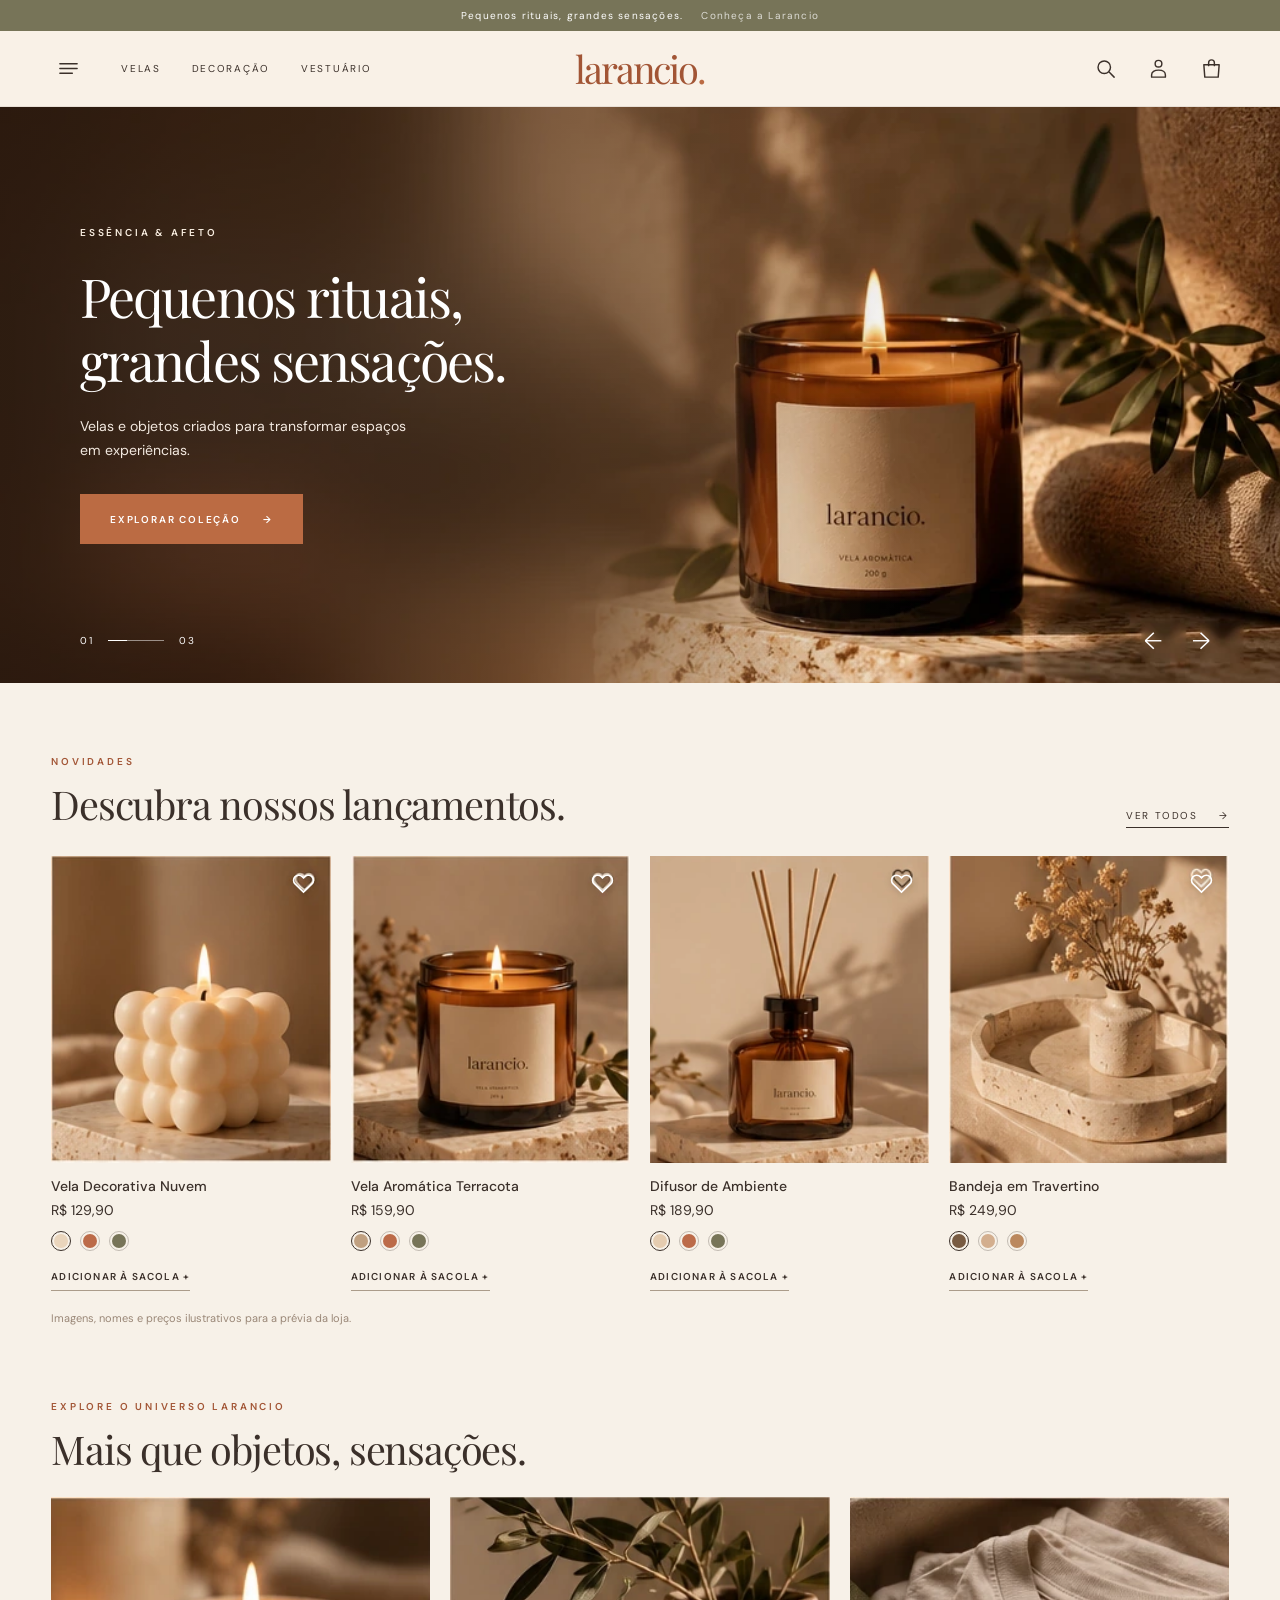
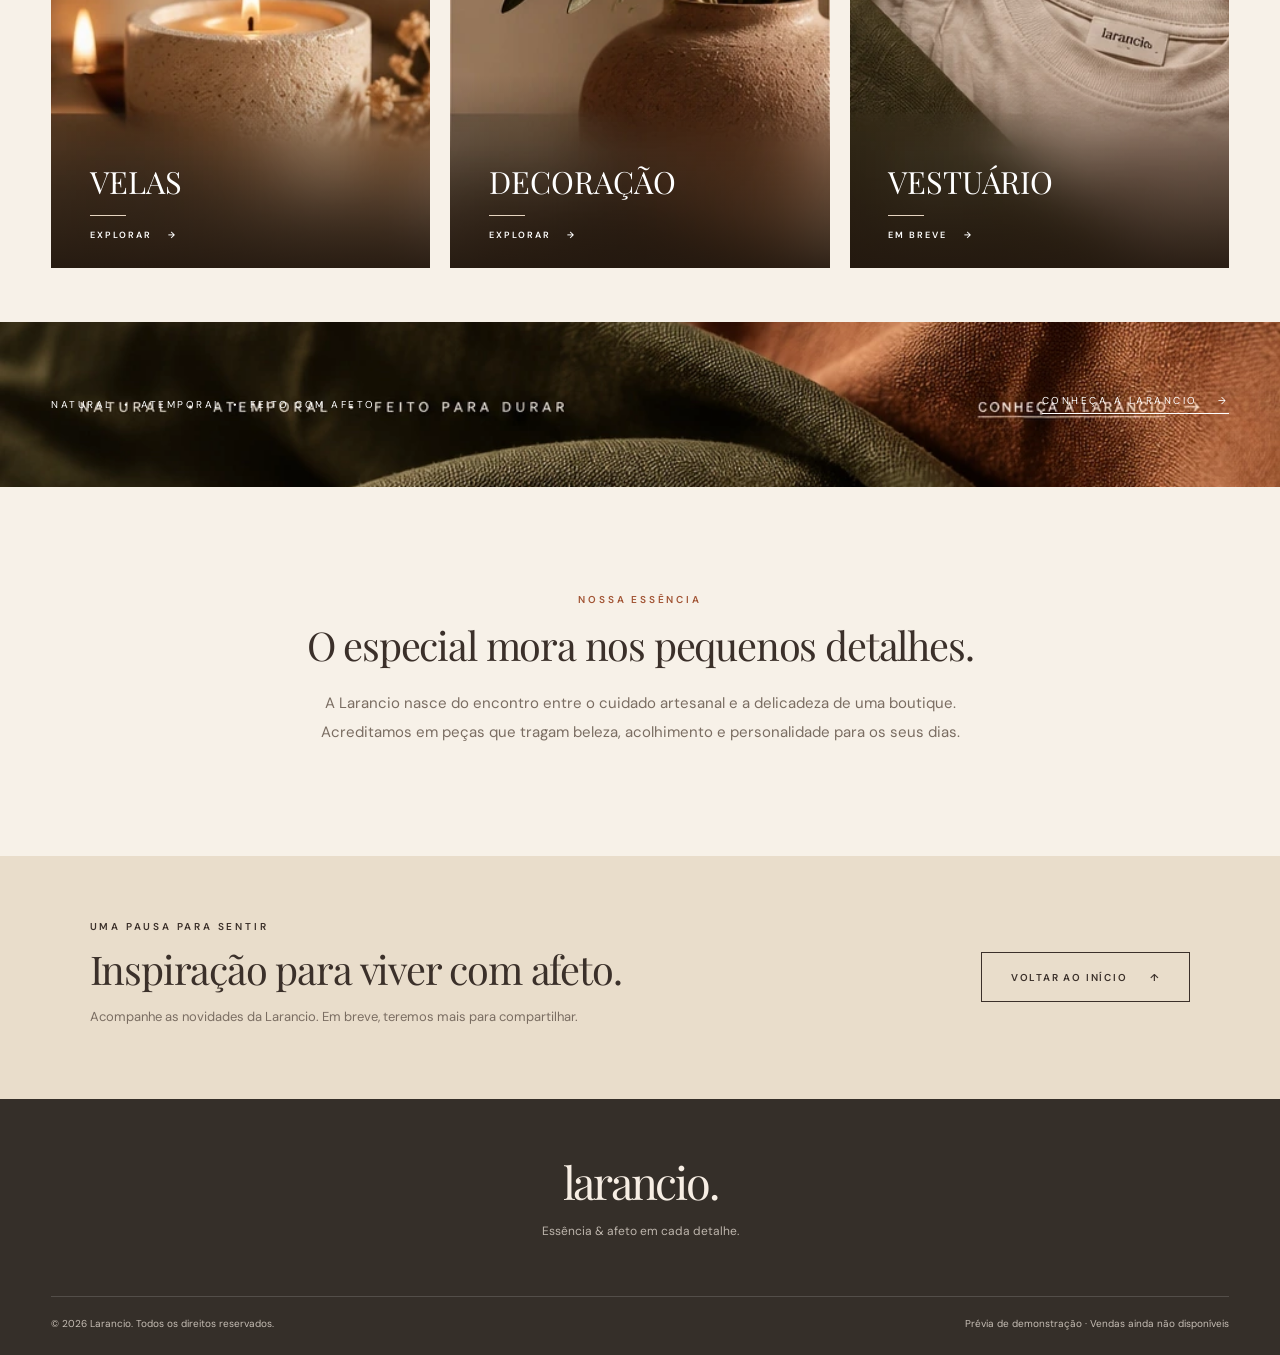
==== index.html @ 5a251b98 "versão 1" ====
<!doctype html>
<html lang="pt-BR">
<head>
  <meta charset="utf-8">
  <meta name="viewport" content="width=device-width, initial-scale=1">
  <meta name="theme-color" content="#f5eee3">
  <meta name="description" content="Larancio: velas artesanais, aromas e peças para tornar a casa mais sua. Feito com afeto, pensado para encantar.">
  <title>larancio. — Essência & Afeto</title>
  <link rel="preconnect" href="https://fonts.googleapis.com">
  <link rel="preconnect" href="https://fonts.gstatic.com" crossorigin>
  <link href="https://fonts.googleapis.com/css2?family=DM+Sans:wght@400;500;600;700&family=Jost:wght@400;500;600&family=Playfair+Display:wght@400;500&display=swap" rel="stylesheet">
  <link rel="stylesheet" href="styles.css">
  <script defer src="script.js"></script>
</head>
<body>
  <div class="announcement">Pequenos rituais, grandes sensações. <span class="announcement-secondary">Conheça a Larancio</span></div>
  <header class="site-header" id="topo">
    <div class="header-left">
      <button type="button" class="icon-button menu-trigger" data-open-menu aria-label="Abrir menu" aria-expanded="false">
        <svg viewBox="0 0 24 24" aria-hidden="true"><path d="M3 7h18M3 12h18M3 17h13"/></svg>
      </button>
      <nav class="header-links" aria-label="Categorias principais">
        <a href="#novidades" data-category="velas">Velas</a>
        <a href="#novidades" data-category="decoracao">Decoração</a>
        <a href="#novidades" data-category="vestuario">Vestuário</a>
      </nav>
    </div>
    <a class="wordmark" href="#topo" aria-label="Larancio, página inicial">larancio<span>.</span></a>
    <div class="header-actions">
      <button type="button" class="icon-button" id="search-trigger" aria-label="Buscar produtos">
        <svg viewBox="0 0 24 24" aria-hidden="true"><circle cx="10.7" cy="10.7" r="6.5"/><path d="m16 16 5 5"/></svg>
      </button>
      <button type="button" class="icon-button account-trigger" id="account-trigger" aria-label="Minha conta">
        <svg viewBox="0 0 24 24" aria-hidden="true"><circle cx="12" cy="7" r="3.5"/><path d="M4.8 21v-2.2c0-3.2 3-5.1 7.2-5.1s7.2 1.9 7.2 5.1V21Z"/></svg>
      </button>
      <button type="button" class="icon-button cart-trigger" data-open-cart aria-label="Abrir sacola">
        <svg viewBox="0 0 24 24" aria-hidden="true"><path d="M4 8h16l-1 13H5L4 8Z"/><path d="M9 9V6a3 3 0 0 1 6 0v3"/></svg>
        <span class="cart-count" id="cart-count" hidden>0</span>
      </button>
    </div>
  </header>

  <main>
    <section class="hero" aria-label="Destaques da Larancio">
      <div class="hero-slide hero-slide-primary is-active" data-slide="0" aria-hidden="false">
        <div class="hero-picture" role="img" aria-label="Vela aromática Larancio acesa em ambiente com tons terrosos"></div>
        <div class="hero-inner">
          <span class="eyebrow hero-eyebrow">Essência &amp; afeto</span>
          <h1>Pequenos rituais,<br>grandes sensações.</h1>
          <p>Velas e objetos criados para transformar espaços em experiências.</p>
          <a class="button button-terra" href="#novidades">Explorar coleção <span aria-hidden="true">→</span></a>
        </div>
      </div>
      <div class="hero-slide hero-slide-secondary" data-slide="1" aria-hidden="true">
        <div class="hero-picture"></div>
        <div class="hero-inner">
          <span class="eyebrow hero-eyebrow">O encanto dos detalhes</span>
          <h2>Feito à mão.<br>Feito para sentir.</h2>
          <p>Texturas, aromas e detalhes que fazem o cotidiano florescer.</p>
          <a class="button button-terra" href="#colecoes">Nossas coleções <span aria-hidden="true">→</span></a>
        </div>
      </div>
      <div class="hero-slide hero-slide-tertiary" data-slide="2" aria-hidden="true">
        <div class="hero-picture"></div>
        <div class="hero-inner">
          <span class="eyebrow hero-eyebrow">A beleza de estar em casa</span>
          <h2>Design que acolhe.<br>Presença que fica.</h2>
          <p>Peças para compor histórias, ambientes e momentos especiais.</p>
          <a class="button button-terra" href="#colecoes">Descobrir decoração <span aria-hidden="true">→</span></a>
        </div>
      </div>
      <div class="hero-controls">
        <div class="hero-indicators"><span id="slide-current">01</span><span class="hero-progress"><span id="slide-progress"></span></span><span>03</span></div>
        <div class="hero-arrows">
          <button type="button" class="hero-arrow" id="prev-slide" aria-label="Destaque anterior">←</button>
          <button type="button" class="hero-arrow" id="next-slide" aria-label="Próximo destaque">→</button>
        </div>
      </div>
    </section>

    <section class="arrivals section-wrap" id="novidades" aria-labelledby="arrivals-title">
      <div class="section-heading">
        <div><span class="eyebrow terra-text" id="section-kicker">Novidades</span><h2 id="arrivals-title">Descubra nossos lançamentos.</h2></div>
        <a class="text-link" href="#novidades" id="show-all">Ver todos <span aria-hidden="true">→</span></a>
      </div>
      <div class="catalog-toolbar" id="catalog-toolbar" hidden>
        <span id="catalog-count">4 produtos</span>
        <label class="sort-wrap">Ordenar por <select id="sort-select" aria-label="Ordenar produtos"><option value="featured">Destaques</option><option value="low">Menor preço</option><option value="high">Maior preço</option><option value="alpha">Nome A–Z</option></select></label>
      </div>
      <div class="product-grid" id="product-grid"></div>
      <div class="no-results" id="no-results" hidden><h3>Nenhum produto encontrado</h3><p>Experimente outra busca ou conheça todas as coleções.</p><button class="button button-outline" type="button" id="clear-filters">Ver todos os produtos</button></div>
      <p class="demo-caption">Imagens, nomes e preços ilustrativos para a prévia da loja.</p>
    </section>

    <section class="collections section-wrap" id="colecoes" aria-labelledby="collections-title">
      <div class="section-heading section-heading-compact"><div><span class="eyebrow terra-text">Explore o universo Larancio</span><h2 id="collections-title">Mais que objetos, sensações.</h2></div></div>
      <div class="collection-grid">
        <a class="collection-card" href="#novidades" data-category="velas"><img src="assets/colecao-velas.webp" alt="Vela artesanal em recipiente de pedra" loading="lazy"><span class="collection-info"><span class="collection-title">Velas</span><span class="collection-rule"></span><span class="collection-cta">Explorar <span aria-hidden="true">→</span></span></span></a>
        <a class="collection-card" href="#novidades" data-category="decoracao"><img src="assets/colecao-decoracao.webp" alt="Vaso artesanal com ramos de oliveira" loading="lazy"><span class="collection-info"><span class="collection-title">Decoração</span><span class="collection-rule"></span><span class="collection-cta">Explorar <span aria-hidden="true">→</span></span></span></a>
        <a class="collection-card" href="#novidades" data-category="vestuario"><img src="assets/colecao-vestuario.webp" alt="Roupas em tecido natural com etiqueta Larancio" loading="lazy"><span class="collection-info"><span class="collection-title">Vestuário</span><span class="collection-rule"></span><span class="collection-cta">Em breve <span aria-hidden="true">→</span></span></span></a>
      </div>
    </section>

    <section class="manifesto" aria-label="Nossa essência">
      <div class="manifesto-inner"><span>Natural&nbsp; • &nbsp;Atemporal&nbsp; • &nbsp;Feito com afeto</span><a href="#sobre">Conheça a Larancio <span aria-hidden="true">→</span></a></div>
    </section>

    <section class="about section-wrap" id="sobre" aria-labelledby="about-title">
      <span class="eyebrow terra-text">Nossa essência</span>
      <h2 id="about-title">O especial mora nos pequenos detalhes.</h2>
      <p>A Larancio nasce do encontro entre o cuidado artesanal e a delicadeza de uma boutique. Acreditamos em peças que tragam beleza, acolhimento e personalidade para os seus dias.</p>
    </section>
    <section class="newsletter" aria-labelledby="newsletter-title">
      <div><span class="eyebrow">Uma pausa para sentir</span><h2 id="newsletter-title">Inspiração para viver com afeto.</h2><p>Acompanhe as novidades da Larancio. Em breve, teremos mais para compartilhar.</p></div>
      <a class="button button-outline" href="#topo">Voltar ao início <span aria-hidden="true">↑</span></a>
    </section>
  </main>

  <footer class="site-footer"><div class="footer-top"><a class="footer-brand" href="#topo">larancio.</a><p>Essência & afeto em cada detalhe.</p></div><div class="footer-bottom"><span>© <span id="year"></span> Larancio. Todos os direitos reservados.</span><span>Prévia de demonstração · Vendas ainda não disponíveis</span></div></footer>

  <div class="backdrop" id="backdrop" hidden></div>
  <aside class="drawer left-drawer" id="menu-drawer" aria-label="Menu de navegação" aria-hidden="true"><div class="drawer-header"><span class="drawer-heading">Explorar</span><button class="icon-button" data-close-drawer aria-label="Fechar menu">×</button></div><nav class="drawer-nav"><a href="#topo" data-close-drawer>Início</a><a href="#novidades" data-category="velas">Velas</a><a href="#novidades" data-category="decoracao">Decoração</a><a href="#novidades" data-category="vestuario">Vestuário <small>em breve</small></a><a href="#sobre" data-close-drawer>Sobre a Larancio</a></nav><p class="drawer-quote">Feito com afeto.<br>Pensado para encantar.</p></aside>

  <aside class="drawer right-drawer" id="cart-drawer" aria-label="Sua sacola" aria-hidden="true"><div class="drawer-header"><span class="drawer-heading">Minha sacola <span id="cart-heading-count">(0)</span></span><button class="icon-button" data-close-drawer aria-label="Fechar sacola">×</button></div><div class="cart-items" id="cart-items"></div><div class="cart-footer"><div class="cart-total"><span>Subtotal</span><strong id="cart-total">R$ 0,00</strong></div><p>Frete e descontos serão calculados no checkout.</p><button class="button button-terra checkout-button" type="button" disabled>Finalizar compra · Em breve</button><p class="cart-disclaimer">Esta é uma demonstração. Nenhum pedido ou pagamento será realizado.</p></div></aside>

  <div class="search-panel" id="search-panel" role="dialog" aria-modal="true" aria-label="Buscar produtos" hidden><div class="search-head"><span>Buscar na Larancio</span><button class="icon-button" id="close-search" aria-label="Fechar busca">×</button></div><div class="search-input-wrap"><svg viewBox="0 0 24 24" aria-hidden="true"><circle cx="10.7" cy="10.7" r="6.5"/><path d="m16 16 5 5"/></svg><input id="search-input" type="search" placeholder="O que você está procurando?" autocomplete="off"><button type="button" id="search-submit">Buscar →</button></div><p>Experimente buscar por vela, aroma ou decoração.</p></div>

  <div class="product-modal" id="product-modal" role="dialog" aria-modal="true" aria-labelledby="modal-product-name" hidden><div class="product-modal-content"><button class="modal-close icon-button" id="close-product" aria-label="Fechar detalhes">×</button><img id="modal-product-image" src="assets/vela-nuvem.webp" alt=""><div class="modal-product-details"><span class="eyebrow terra-text">Coleção Larancio</span><h2 id="modal-product-name"></h2><div class="modal-price" id="modal-product-price"></div><p id="modal-product-description"></p><label for="product-quantity">Quantidade</label><div class="quantity-picker"><button type="button" id="quantity-minus" aria-label="Diminuir quantidade">−</button><input type="number" value="1" min="1" max="20" id="product-quantity" inputmode="numeric"><button type="button" id="quantity-plus" aria-label="Aumentar quantidade">+</button></div><button class="button button-terra" type="button" id="modal-add-cart">Adicionar à sacola <span aria-hidden="true">→</span></button><small>Produto demonstrativo. Compra real indisponível nesta versão.</small></div></div></div>

  <div class="toast" id="toast" role="status" aria-live="polite"></div>
</body>
</html>
---- styles.css ----
:root{--linen:#f7f1e8;--cream:#fcf8f2;--terra:#bb6b43;--terra-deep:#a25535;--olive:#777458;--coffee:#3b302a;--muted:#7a6d62;--line:#e8dcd0;--serif:'Playfair Display',Georgia,serif;--sans:'DM Sans',Arial,sans-serif;--tracking:.19em}
*,*::before,*::after{box-sizing:border-box}html{scroll-behavior:smooth;scroll-padding-top:95px}body{margin:0;background:var(--linen);color:var(--coffee);font-family:var(--sans);-webkit-font-smoothing:antialiased}body.locked{overflow:hidden}img{max-width:100%;display:block}a{color:inherit;text-decoration:none}button,input,select{font:inherit}button{cursor:pointer}button:disabled{cursor:not-allowed}button:focus-visible,a:focus-visible,input:focus-visible,select:focus-visible{outline:2px solid var(--terra);outline-offset:4px}[hidden]{display:none!important}
.announcement{padding:9px 20px;text-align:center;background:var(--olive);color:#fff;font-size:10px;letter-spacing:.12em}.announcement-secondary{margin-left:14px;opacity:.75}.site-header{height:76px;background:rgba(249,242,232,.96);display:grid;grid-template-columns:1fr auto 1fr;align-items:center;gap:20px;padding:0 clamp(20px,4vw,68px);position:relative;z-index:50;border-bottom:1px solid rgba(59,48,42,.09)}.header-left,.header-actions,.header-links{display:flex;align-items:center}.header-left{gap:35px}.header-links{gap:31px}.header-links a{font-size:10px;letter-spacing:.17em;text-transform:uppercase;transition:color .2s;white-space:nowrap}.header-links a:hover,.drawer-nav a:hover{color:var(--terra)}.header-actions{justify-content:flex-end;gap:18px}.wordmark{font-family:var(--serif);font-size:38px;line-height:1;color:var(--terra-deep);letter-spacing:-.058em;white-space:nowrap}.wordmark span{color:var(--terra)}.icon-button{border:0;padding:6px;background:transparent;display:grid;place-items:center;position:relative;color:var(--coffee);line-height:1;font-size:30px}.icon-button svg,.search-input-wrap svg{height:23px;width:23px;fill:none;stroke:currentColor;stroke-width:1.5;stroke-linecap:round;stroke-linejoin:round}.icon-button:hover{color:var(--terra)}.cart-count{position:absolute;right:0;top:0;background:var(--terra-deep);color:#fff;border-radius:50%;font-size:10px;width:17px;height:17px;display:grid;place-items:center}
.hero{height:clamp(480px,45vw,650px);background:#705035;position:relative;overflow:hidden;color:#fff}.hero-slide{position:absolute;inset:0;opacity:0;pointer-events:none;transition:opacity .65s ease}.hero-slide.is-active{opacity:1;pointer-events:auto;z-index:1}.hero-picture{position:absolute;inset:0;background-size:cover;background-position:center}.hero-slide-primary .hero-picture{background-image:linear-gradient(90deg,rgba(42,24,14,.66),rgba(56,33,19,.35) 47%,transparent 73%),url('assets/hero-vela.webp')}.hero-slide-secondary .hero-picture{background-image:linear-gradient(90deg,rgba(37,29,21,.90),rgba(37,29,21,.65) 42%,rgba(37,29,21,.12) 85%),url('assets/colecao-velas.webp');background-position:center 51%}.hero-slide-tertiary .hero-picture{background-image:linear-gradient(90deg,rgba(34,35,22,.91),rgba(34,35,22,.57) 50%,rgba(34,35,22,.1) 100%),url('assets/colecao-decoracao.webp');background-position:center 43%}.hero-inner{position:relative;z-index:1;max-width:610px;height:100%;display:flex;align-items:flex-start;flex-direction:column;justify-content:center;padding:0 0 20px clamp(28px,6.25vw,105px)}.eyebrow{font-size:10px;font-weight:600;letter-spacing:.28em;text-transform:uppercase}.hero-eyebrow{color:#f9eee1;display:block;margin-bottom:25px}.hero h1,.hero h2{font:400 clamp(37px,4.2vw,69px)/1.2 var(--serif);letter-spacing:-.035em;margin:0 0 22px}.hero p{font-size:clamp(14px,1.1vw,17px);max-width:350px;line-height:1.7;margin:0 0 32px;color:#f3e9e0}.button{min-height:50px;padding:0 29px;display:inline-flex;align-items:center;justify-content:center;gap:22px;border:1px solid transparent;border-radius:0;font-size:10px;font-weight:600;letter-spacing:.18em;text-transform:uppercase;transition:background .2s,transform .2s,color .2s}.button:hover{transform:translateY(-2px)}.button-terra{background:var(--terra);color:#fff}.button-terra:hover{background:var(--terra-deep)}.button-outline{border-color:var(--coffee);background:transparent;color:var(--coffee)}.button-outline:hover{background:var(--coffee);color:var(--cream)}.hero-controls{position:absolute;z-index:3;bottom:26px;left:clamp(28px,6.25vw,105px);right:clamp(28px,5vw,80px);display:flex;justify-content:space-between;align-items:center}.hero-indicators{display:flex;align-items:center;gap:15px;font-size:10px;letter-spacing:.16em}.hero-progress{height:1px;background:rgba(255,255,255,.5);width:56px;display:block}.hero-progress span{display:block;background:#fff;height:1px;width:33%;transition:transform .35s}.hero-arrows{display:flex;gap:18px}.hero-arrow{border:0;background:none;color:#fff;font-size:24px;font-weight:300}.hero-arrow:hover{opacity:.6}
.section-wrap{max-width:1500px;margin:0 auto;padding-left:clamp(22px,4vw,66px);padding-right:clamp(22px,4vw,66px)}.arrivals{padding-top:66px}.section-heading{display:flex;align-items:flex-end;justify-content:space-between;gap:25px;margin-bottom:28px}.terra-text{color:var(--terra-deep)}.section-heading h2,.about h2,.newsletter h2{font:400 clamp(30px,3.1vw,47px)/1.24 var(--serif);letter-spacing:-.03em;margin:9px 0 0}.text-link{font-size:10px;text-transform:uppercase;letter-spacing:.16em;white-space:nowrap;padding-bottom:5px;border-bottom:1px solid var(--coffee)}.text-link span{padding-left:17px}.text-link:hover{color:var(--terra);border-color:var(--terra)}.catalog-toolbar{display:flex;justify-content:space-between;align-items:center;margin:-6px 0 24px;font-size:12px;color:var(--muted)}.sort-wrap{display:flex;align-items:center;gap:10px}.sort-wrap select{padding:9px 24px 9px 12px;border:1px solid var(--line);background:var(--cream);color:var(--coffee);font-size:12px}.product-grid{display:grid;grid-template-columns:repeat(4,minmax(0,1fr));gap:20px}.product-card{min-width:0}.product-image-wrap{position:relative;overflow:hidden;background:#dac3ab;aspect-ratio: .91;cursor:pointer}.product-image-wrap img{width:100%;height:100%;object-fit:cover;transition:transform .6s}.product-image-wrap:hover img{transform:scale(1.045)}.wish-button{position:absolute;right:12px;top:12px;background:none;border:0;color:#fff;padding:4px;filter:drop-shadow(0 1px 3px rgba(0,0,0,.26))}.wish-button svg{height:23px;width:23px;fill:transparent;stroke:currentColor;stroke-width:1.7}.wish-button.is-liked svg{fill:var(--terra);stroke:var(--terra)}.product-details{padding-top:13px}.product-name{background:none;padding:0;border:0;text-align:left;color:var(--coffee);font-size:14px;line-height:1.45;font-weight:500;display:block}.product-name:hover{color:var(--terra)}.product-price{font-size:14px;margin-top:4px}.swatches{display:flex;gap:9px;margin-top:12px}.swatch{border:1px solid rgba(59,48,42,.28);border-radius:50%;height:20px;width:20px;padding:2px;background:transparent}.swatch::after{content:'';display:block;width:100%;height:100%;background:var(--swatch);border-radius:50%}.swatch.active{border-color:var(--coffee)}.card-add{margin-top:12px;padding:7px 0;color:var(--coffee);font-size:10px;font-weight:600;letter-spacing:.12em;text-transform:uppercase;background:none;border:0;border-bottom:1px solid #ab9c8a}.card-add:hover{color:var(--terra);border-color:var(--terra)}.no-results{text-align:center;padding:50px 10px}.no-results h3{font:400 28px var(--serif);margin:0 0 10px}.no-results p{color:var(--muted)}.demo-caption{font-size:11px;color:#9a8777;margin-top:20px}
.collections{padding-top:58px;padding-bottom:54px}.section-heading-compact{margin-bottom:24px}.collection-grid{display:grid;grid-template-columns:repeat(3,minmax(0,1fr));gap:20px}.collection-card{display:block;position:relative;height:clamp(260px,29vw,405px);background:#8d6b50;overflow:hidden;color:#fff}.collection-card img{width:100%;height:100%;object-fit:cover;transition:transform .6s}.collection-card:hover img{transform:scale(1.05)}.collection-card::after{content:'';position:absolute;inset:48% 0 0;background:linear-gradient(transparent,rgba(35,24,15,.92))}.collection-info{position:absolute;z-index:1;left:clamp(20px,3vw,48px);bottom:27px;display:flex;flex-direction:column;gap:13px}.collection-title{font:400 clamp(25px,2.4vw,37px) var(--serif);text-transform:uppercase}.collection-rule{width:36px;background:#e6d4c0;height:1px}.collection-cta{font-size:9px;font-weight:600;letter-spacing:.23em;text-transform:uppercase}.collection-cta span{margin-left:12px}
.manifesto{background:#27271f url('assets/tecidos.webp') center/cover no-repeat;color:#fff;min-height:165px}.manifesto-inner{max-width:1500px;padding:0 clamp(22px,4vw,66px);margin:auto;min-height:165px;display:flex;justify-content:space-between;gap:24px;align-items:center;font-size:10px;letter-spacing:.25em;text-transform:uppercase}.manifesto-inner a{border-bottom:1px solid #fff;padding-bottom:6px;white-space:nowrap}.manifesto-inner a span{margin-left:15px}.about{padding-top:100px;padding-bottom:110px;text-align:center}.about h2{max-width:750px;margin:12px auto 20px}.about p{max-width:650px;margin:auto;color:var(--muted);line-height:1.9;font-size:15px}.newsletter{padding:58px clamp(22px,7vw,105px);background:#e9ddcb;display:flex;justify-content:space-between;align-items:center;gap:26px}.newsletter h2{margin-bottom:10px}.newsletter p{color:var(--muted);line-height:1.65;font-size:13px}.site-footer{background:#352f29;color:#f7eee4;padding:52px clamp(22px,4vw,66px) 25px}.footer-top{text-align:center;padding-bottom:45px}.footer-brand{font:400 45px var(--serif);letter-spacing:-.05em}.footer-top p{font-size:12px;opacity:.7}.footer-bottom{border-top:1px solid rgba(255,255,255,.2);padding-top:20px;display:flex;align-items:center;justify-content:space-between;gap:20px;flex-wrap:wrap;font-size:10px;opacity:.75}
.backdrop{position:fixed;inset:0;z-index:95;background:rgba(23,18,15,.55)}.drawer{position:fixed;top:0;bottom:0;z-index:100;background:var(--cream);width:min(450px,91vw);display:flex;flex-direction:column;box-shadow:0 0 60px rgba(0,0,0,.14);transition:transform .28s ease;visibility:hidden}.left-drawer{left:0;transform:translateX(-105%)}.right-drawer{right:0;transform:translateX(105%)}.drawer.is-open{transform:translateX(0);visibility:visible}.drawer-header{padding:23px 28px;border-bottom:1px solid var(--line);display:flex;justify-content:space-between;align-items:center}.drawer-heading{font:400 27px var(--serif)}.drawer-nav{padding:25px 30px;display:flex;flex-direction:column}.drawer-nav a{padding:17px 0;border-bottom:1px solid var(--line);font:400 28px var(--serif)}.drawer-nav small{font:500 10px var(--sans);color:var(--muted);text-transform:uppercase;letter-spacing:.1em;margin-left:6px}.drawer-quote{margin:auto 30px 35px;font:400 25px/1.5 var(--serif);color:var(--terra)}.cart-items{flex:1;overflow-y:auto;padding:22px 26px}.cart-empty{text-align:center;padding:80px 0 20px}.cart-empty svg{margin:auto;color:var(--terra);height:42px;width:42px;stroke:currentColor;fill:none;stroke-width:1.2}.cart-empty h3{font:400 27px var(--serif);margin:23px 0 8px}.cart-empty p{color:var(--muted);font-size:13px}.cart-product{display:grid;grid-template-columns:92px 1fr;gap:15px;padding:18px 0;border-bottom:1px solid var(--line)}.cart-product img{width:92px;height:106px;object-fit:cover}.cart-product-info{min-width:0}.cart-product-info strong{font-weight:500;font-size:13px;line-height:1.4}.cart-product-info>p{font-size:13px;margin:7px 0;color:var(--coffee)}.cart-actions{display:flex;align-items:center;gap:7px}.cart-actions button{border:1px solid var(--line);background:transparent;width:28px;height:27px}.cart-actions span{font-size:13px;padding:0 4px}.cart-actions .cart-remove{margin-left:auto;border:none;width:auto;text-decoration:underline;font-size:11px}.cart-footer{border-top:1px solid var(--line);padding:22px 26px 26px}.cart-total{display:flex;justify-content:space-between;align-items:center;font-size:14px}.cart-total strong{font-weight:600}.cart-footer p{font-size:11px;color:var(--muted);margin:13px 0}.checkout-button{width:100%;margin-top:12px;opacity:.55}.cart-footer .cart-disclaimer{font-size:10px;line-height:1.5}.search-panel{position:fixed;z-index:102;inset:0 0 auto;background:var(--cream);padding:25px clamp(22px,5vw,75px) 55px;box-shadow:0 30px 80px rgba(0,0,0,.15)}.search-head{display:flex;justify-content:space-between;align-items:center;margin-bottom:34px;font:400 27px var(--serif)}.search-input-wrap{display:flex;gap:16px;align-items:center;border-bottom:1px solid var(--coffee);padding-bottom:14px}.search-input-wrap svg{flex-shrink:0}.search-input-wrap input{min-width:0;flex:1;border:0;background:transparent;outline:0;font-size:20px;color:var(--coffee)}.search-input-wrap button{background:none;border:none;font-weight:600;white-space:nowrap;font-size:12px}.search-panel>p{font-size:12px;color:var(--muted)}.product-modal{position:fixed;z-index:105;inset:0;background:rgba(18,14,11,.68);display:grid;place-items:center;padding:22px;overflow:auto}.product-modal-content{background:var(--cream);width:min(830px,100%);display:grid;grid-template-columns:1fr 1fr;position:relative;max-height:95vh;overflow:auto}.product-modal-content>img{width:100%;height:100%;object-fit:cover;min-height:440px}.modal-close{position:absolute;top:10px;right:12px;z-index:1}.modal-product-details{padding:55px 38px 32px;display:flex;flex-direction:column;align-items:flex-start}.modal-product-details h2{font:400 32px/1.3 var(--serif);margin:15px 0}.modal-price{font-size:19px;margin-bottom:20px}.modal-product-details p{color:var(--muted);font-size:14px;line-height:1.8;margin:0 0 30px}.modal-product-details label{font-size:11px;text-transform:uppercase;letter-spacing:.15em}.quantity-picker{display:flex;border:1px solid var(--line);margin:11px 0 23px;height:44px}.quantity-picker button{width:42px;background:transparent;border:0;font-size:18px}.quantity-picker input{width:50px;text-align:center;border:0;background:transparent;-moz-appearance:textfield}.quantity-picker input::-webkit-inner-spin-button{-webkit-appearance:none}.modal-product-details small{font-size:10px;color:var(--muted);line-height:1.6;margin-top:16px}.toast{position:fixed;bottom:25px;left:50%;z-index:120;transform:translate(-50%,130px);background:var(--coffee);color:#fff;padding:15px 25px;font-size:13px;text-align:center;opacity:0;transition:all .3s;min-width:240px;pointer-events:none}.toast.visible{transform:translate(-50%,0);opacity:1}
@media (max-width:1000px){.header-links{gap:14px}.header-left{gap:15px}.header-links a{font-size:9px}.product-grid{gap:13px}.collection-grid{gap:12px}}
@media (max-width:740px){html{scroll-padding-top:68px}.announcement{font-size:9px;padding:8px}.announcement-secondary{display:none}.site-header{height:66px;padding:0 16px}.header-links{display:none}.wordmark{font-size:32px}.header-actions{gap:10px}.account-trigger{display:none}.icon-button svg{width:22px;height:22px}.hero{height:auto;min-height:0;aspect-ratio:auto;padding-top:0;background:#6b482d;display:block;overflow:hidden}.hero-slide{position:relative;inset:auto;display:none;min-height:600px;flex-direction:column;opacity:1}.hero-slide.is-active{display:flex}.hero-picture{position:relative;inset:auto;width:100%;height:350px;flex-shrink:0;background-position:69% center}.hero-slide-primary .hero-picture{background-image:url('assets/hero-vela.webp');background-position:68% center}.hero-slide-secondary .hero-picture{background-image:url('assets/colecao-velas.webp');background-position:center 32%}.hero-slide-tertiary .hero-picture{background-image:url('assets/colecao-decoracao.webp');background-position:center 39%}.hero-inner{max-width:none;min-height:280px;height:auto;align-items:center;justify-content:flex-start;padding:28px 26px 67px;text-align:center;background:linear-gradient(135deg,#5b3b2a,#372a22)}.hero-eyebrow{margin-bottom:13px}.hero h1,.hero h2{font-size:clamp(30px,7vw,43px);line-height:1.25;margin-bottom:10px}.hero p{font-size:12px;line-height:1.7;margin-bottom:19px;max-width:300px}.hero .button{min-height:45px;padding:0 23px}.hero-controls{left:25px;right:25px;bottom:18px}.hero-indicators{gap:10px}.arrivals{padding-top:45px}.section-heading{gap:13px;margin-bottom:18px}.section-heading h2{font-size:clamp(27px,5vw,34px)}.text-link{font-size:9px}.text-link span{padding-left:6px}.product-grid{grid-template-columns:repeat(2,minmax(0,1fr));gap:29px 13px}.product-name,.product-price{font-size:12px}.product-details{padding-top:9px}.swatch{height:18px;width:18px}.card-add{font-size:9px}.collections{padding-top:50px;padding-bottom:32px}.collection-grid{grid-template-columns:1fr;gap:13px}.collection-card{height:340px}.collection-card img{object-position:center 38%}.collection-title{font-size:33px}.manifesto,.manifesto-inner{min-height:150px}.manifesto-inner{align-items:flex-start;flex-direction:column;justify-content:center;gap:18px;font-size:9px;letter-spacing:.14em}.about{padding-top:75px;padding-bottom:85px}.about h2{font-size:30px}.about p{font-size:13px}.newsletter{padding:45px 24px;flex-direction:column;align-items:flex-start}.footer-bottom{flex-direction:column;align-items:center;text-align:center}.product-modal-content{max-width:430px;display:block}.product-modal-content>img{height:250px;min-height:0}.modal-product-details{padding:27px 25px}.modal-product-details h2{font-size:27px}}
@media (max-width:410px){.hero-picture{height:275px}.hero-slide{min-height:555px}.hero-inner{min-height:280px}.section-heading h2{font-size:25px}.product-grid{column-gap:10px}.section-wrap{padding-left:16px;padding-right:16px}.product-image-wrap{aspect-ratio:.82}.text-link{font-size:8px}.card-add{font-size:8px}}
@media (prefers-reduced-motion:reduce){html{scroll-behavior:auto}*,*::before,*::after{transition-duration:.01ms!important;animation-duration:.01ms!important}}
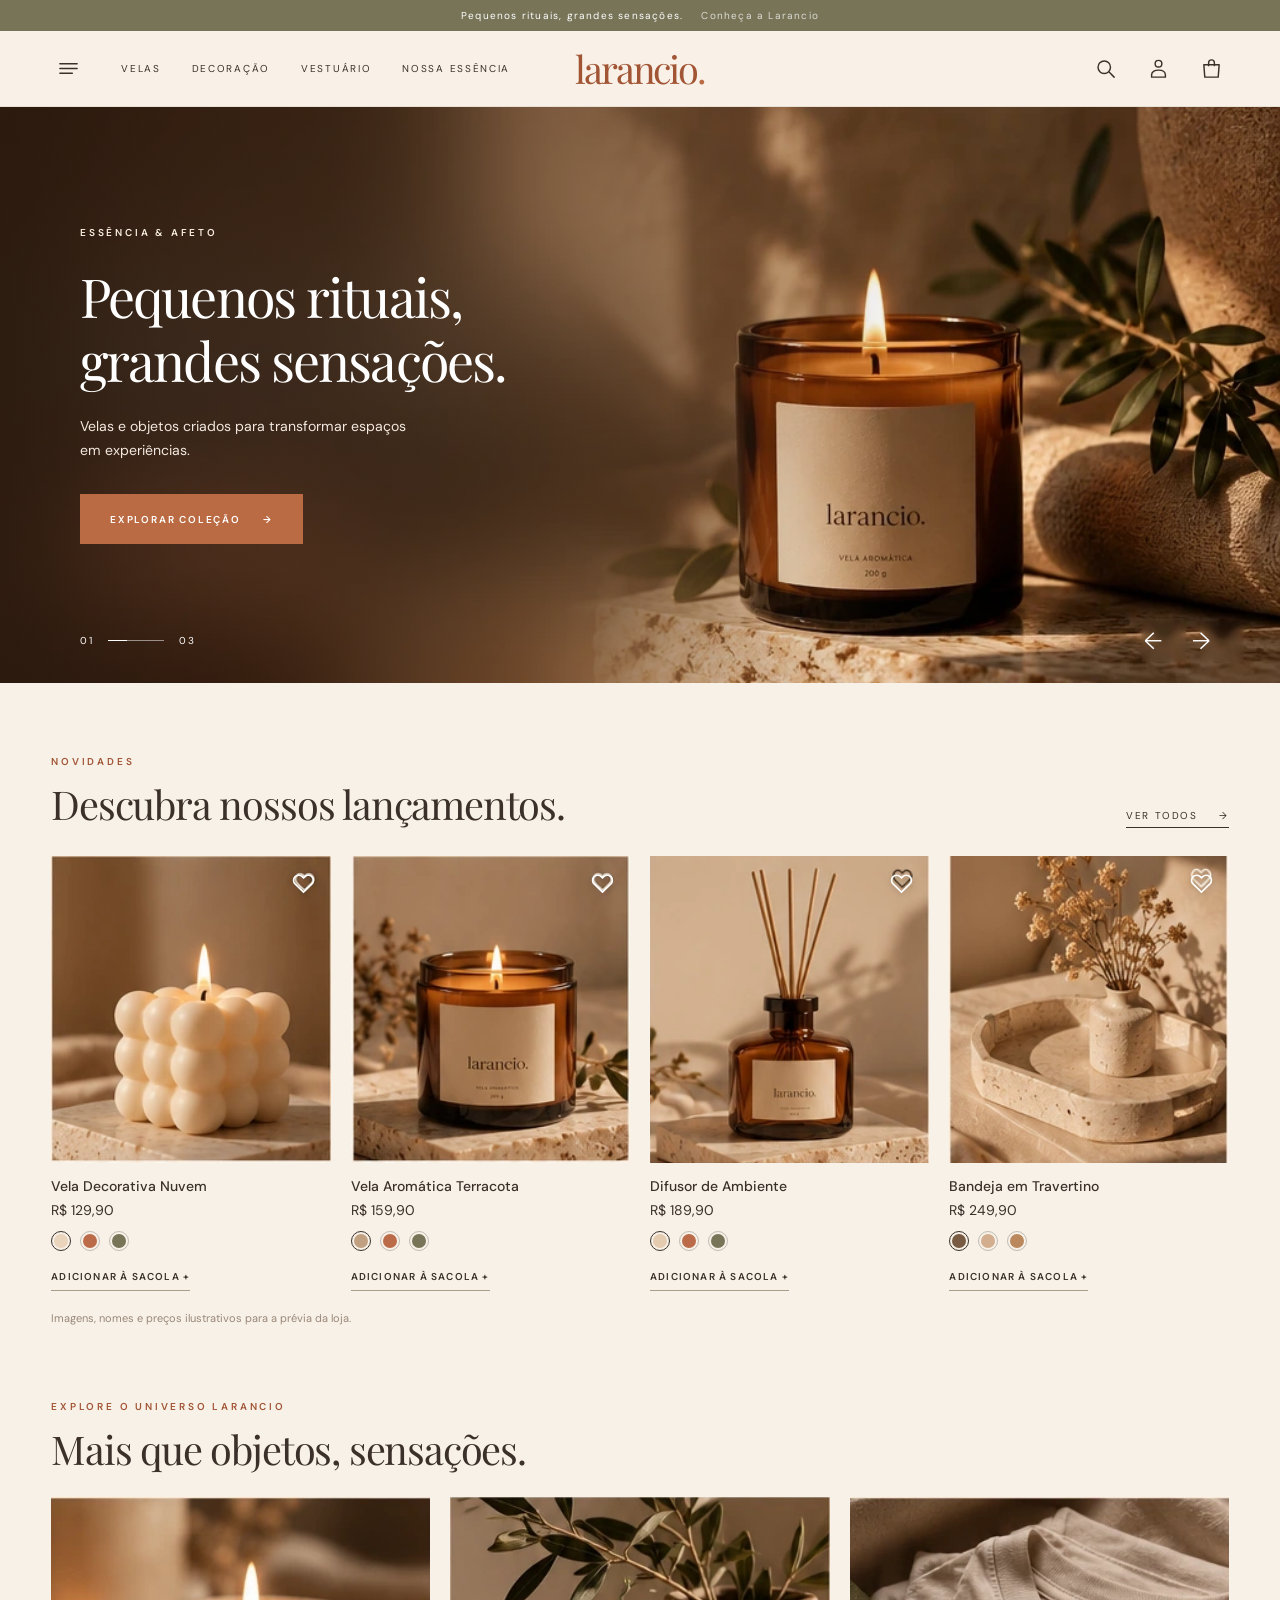
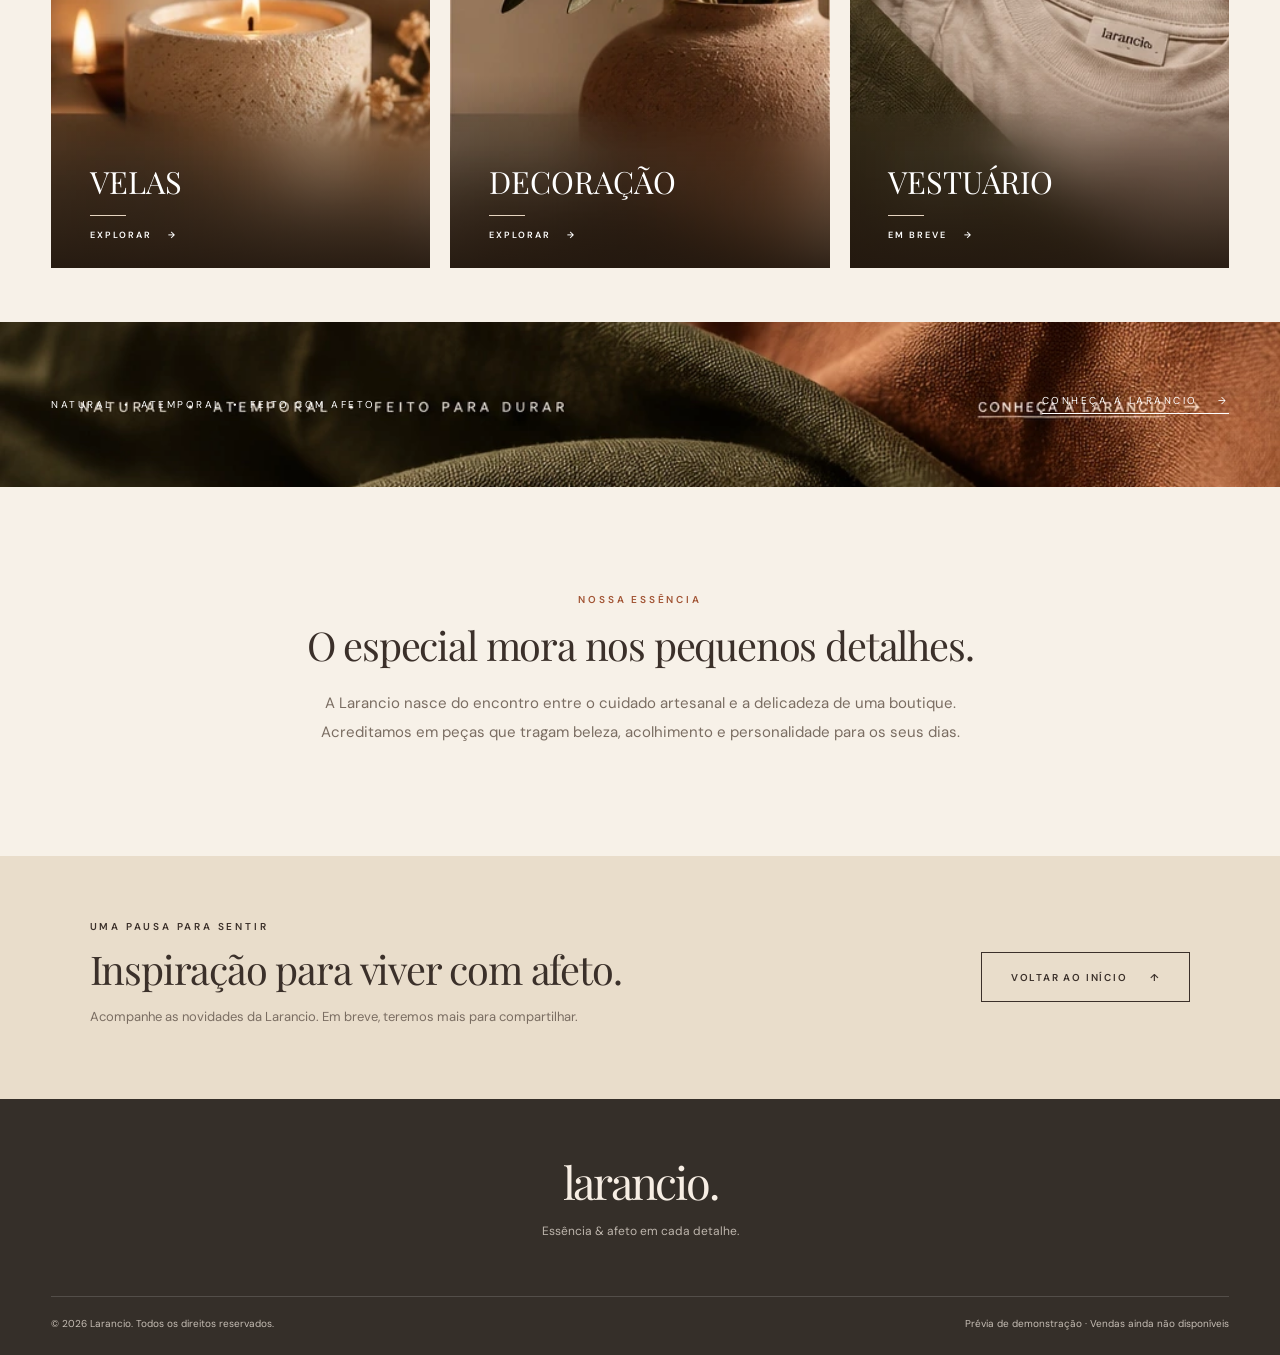
==== commit bc92a46e: "Add files via upload" ====
--- a/index.html
+++ b/index.html
@@ -23,6 +23,7 @@
         <a href="#novidades" data-category="velas">Velas</a>
         <a href="#novidades" data-category="decoracao">Decoração</a>
         <a href="#novidades" data-category="vestuario">Vestuário</a>
+        <a href="nossa-essencia.html">Nossa essência</a>
       </nav>
     </div>
     <a class="wordmark" href="#topo" aria-label="Larancio, página inicial">larancio<span>.</span></a>
@@ -102,7 +103,7 @@
     </section>
 
     <section class="manifesto" aria-label="Nossa essência">
-      <div class="manifesto-inner"><span>Natural&nbsp; • &nbsp;Atemporal&nbsp; • &nbsp;Feito com afeto</span><a href="#sobre">Conheça a Larancio <span aria-hidden="true">→</span></a></div>
+      <div class="manifesto-inner"><span>Natural&nbsp; • &nbsp;Atemporal&nbsp; • &nbsp;Feito com afeto</span><a href="nossa-essencia.html">Conheça a Larancio <span aria-hidden="true">→</span></a></div>
     </section>
 
     <section class="about section-wrap" id="sobre" aria-labelledby="about-title">
@@ -119,7 +120,7 @@
   <footer class="site-footer"><div class="footer-top"><a class="footer-brand" href="#topo">larancio.</a><p>Essência & afeto em cada detalhe.</p></div><div class="footer-bottom"><span>© <span id="year"></span> Larancio. Todos os direitos reservados.</span><span>Prévia de demonstração · Vendas ainda não disponíveis</span></div></footer>
 
   <div class="backdrop" id="backdrop" hidden></div>
-  <aside class="drawer left-drawer" id="menu-drawer" aria-label="Menu de navegação" aria-hidden="true"><div class="drawer-header"><span class="drawer-heading">Explorar</span><button class="icon-button" data-close-drawer aria-label="Fechar menu">×</button></div><nav class="drawer-nav"><a href="#topo" data-close-drawer>Início</a><a href="#novidades" data-category="velas">Velas</a><a href="#novidades" data-category="decoracao">Decoração</a><a href="#novidades" data-category="vestuario">Vestuário <small>em breve</small></a><a href="#sobre" data-close-drawer>Sobre a Larancio</a></nav><p class="drawer-quote">Feito com afeto.<br>Pensado para encantar.</p></aside>
+  <aside class="drawer left-drawer" id="menu-drawer" aria-label="Menu de navegação" aria-hidden="true"><div class="drawer-header"><span class="drawer-heading">Explorar</span><button class="icon-button" data-close-drawer aria-label="Fechar menu">×</button></div><nav class="drawer-nav"><a href="#topo" data-close-drawer>Início</a><a href="#novidades" data-category="velas">Velas</a><a href="#novidades" data-category="decoracao">Decoração</a><a href="#novidades" data-category="vestuario">Vestuário <small>em breve</small></a><a href="#sobre" data-close-drawer>Sobre a Larancio</a><a href="nossa-essencia.html" data-close-drawer>Nossa essência</a></nav><p class="drawer-quote">Feito com afeto.<br>Pensado para encantar.</p></aside>
 
   <aside class="drawer right-drawer" id="cart-drawer" aria-label="Sua sacola" aria-hidden="true"><div class="drawer-header"><span class="drawer-heading">Minha sacola <span id="cart-heading-count">(0)</span></span><button class="icon-button" data-close-drawer aria-label="Fechar sacola">×</button></div><div class="cart-items" id="cart-items"></div><div class="cart-footer"><div class="cart-total"><span>Subtotal</span><strong id="cart-total">R$ 0,00</strong></div><p>Frete e descontos serão calculados no checkout.</p><button class="button button-terra checkout-button" type="button" disabled>Finalizar compra · Em breve</button><p class="cart-disclaimer">Esta é uma demonstração. Nenhum pedido ou pagamento será realizado.</p></div></aside>
 
@@ -129,4 +130,4 @@
 
   <div class="toast" id="toast" role="status" aria-live="polite"></div>
 </body>
-</html>
+</html>
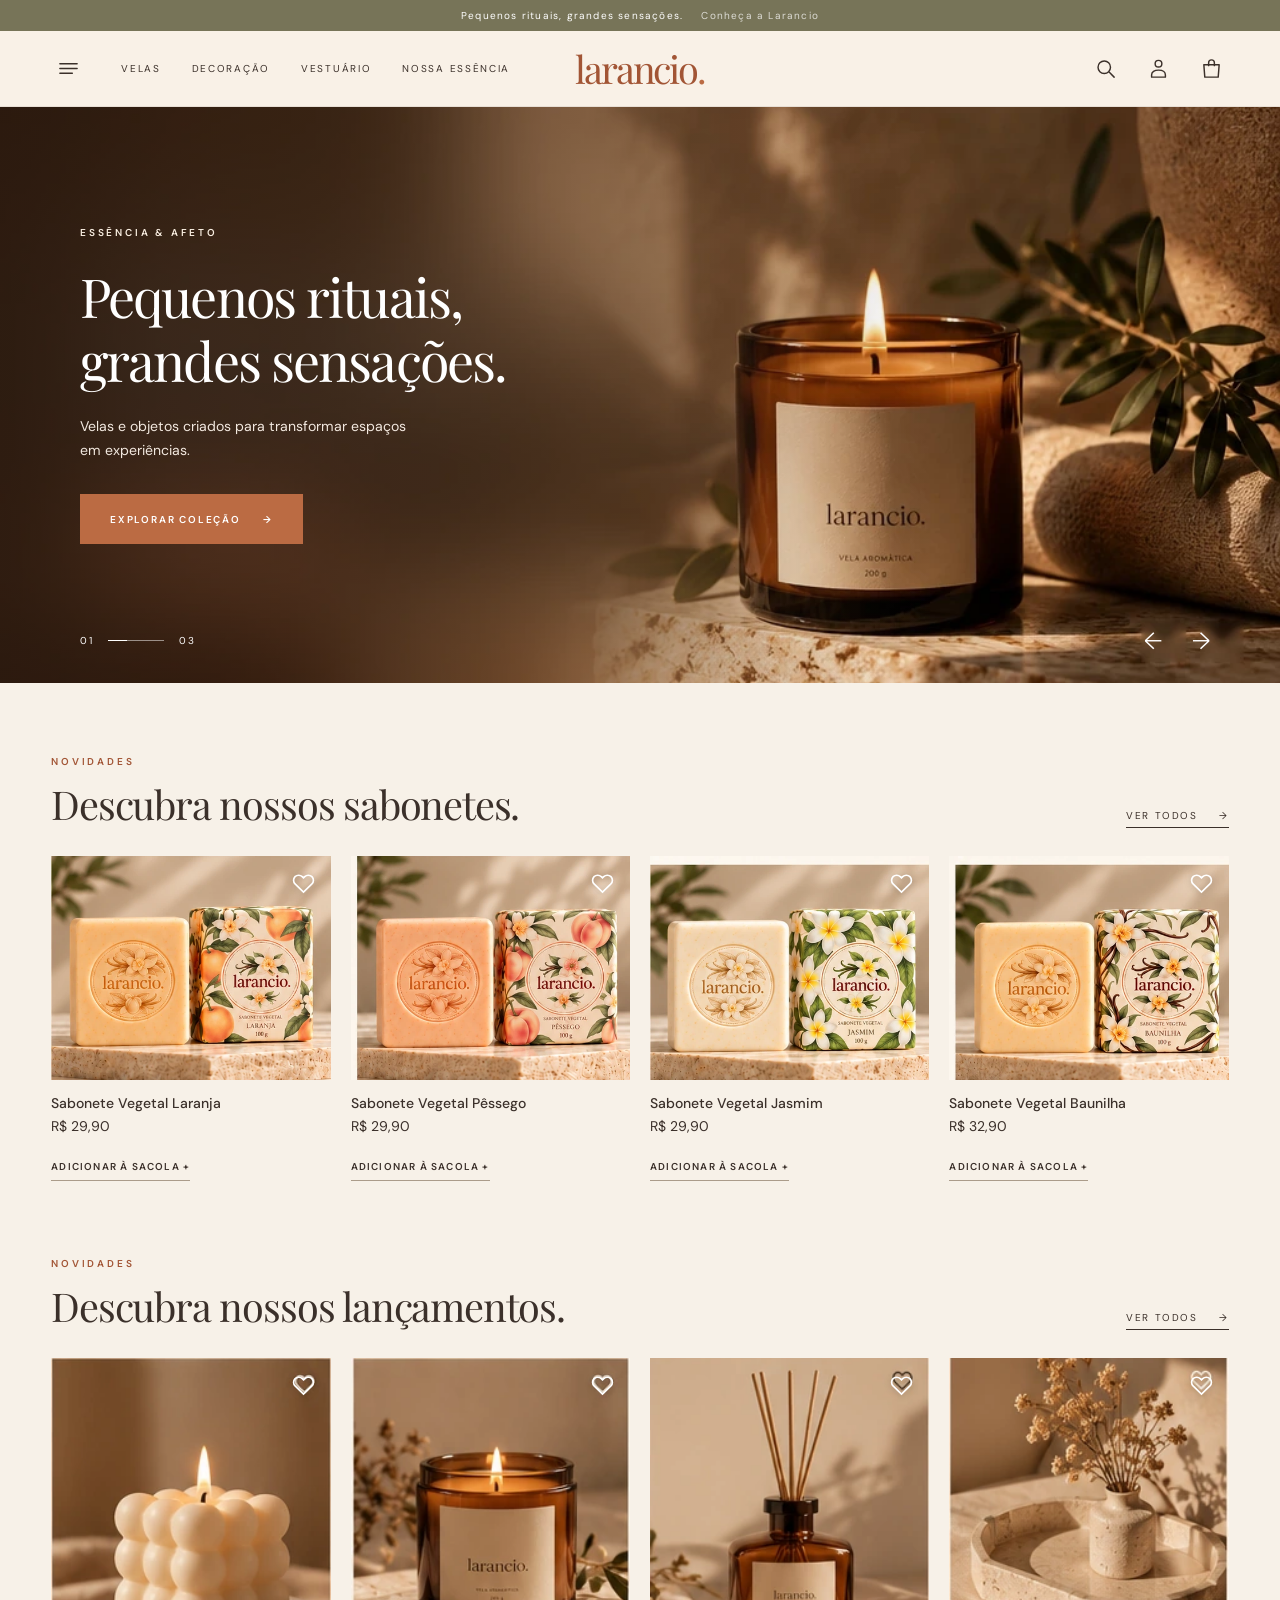
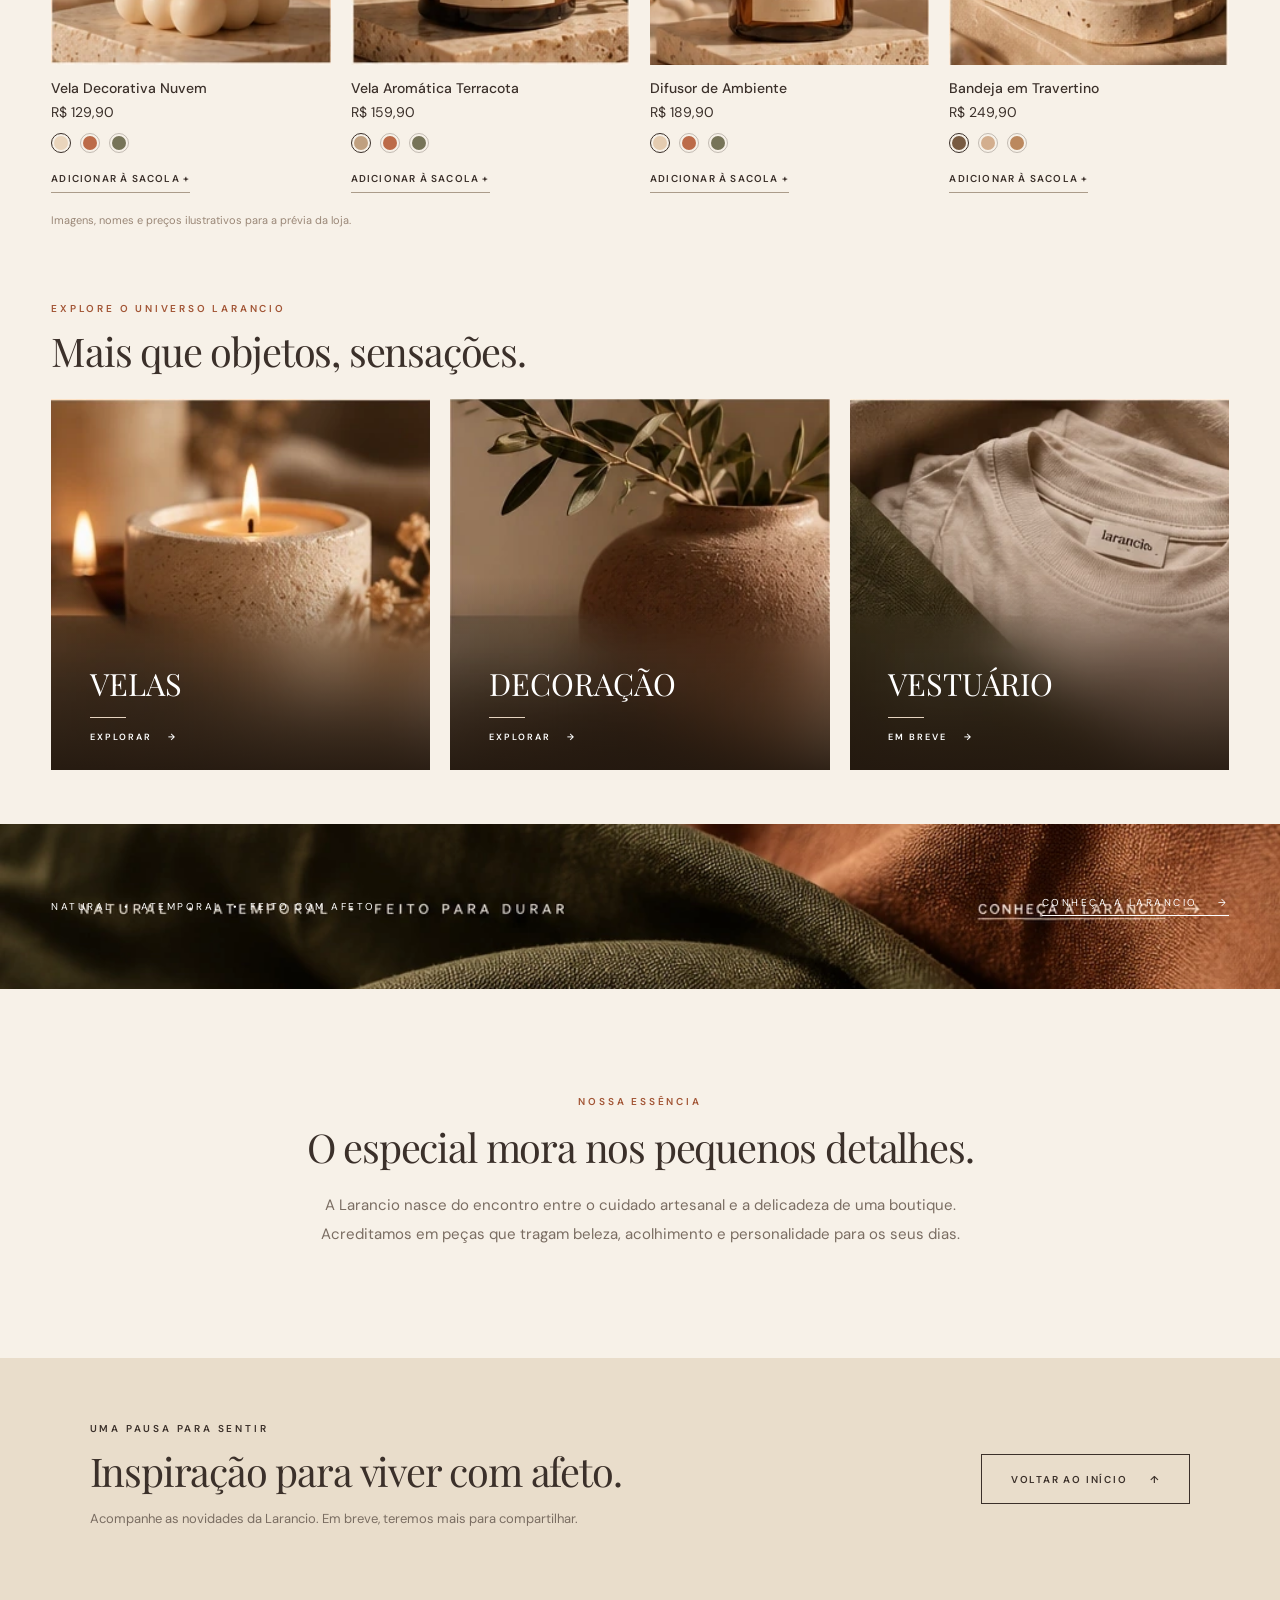
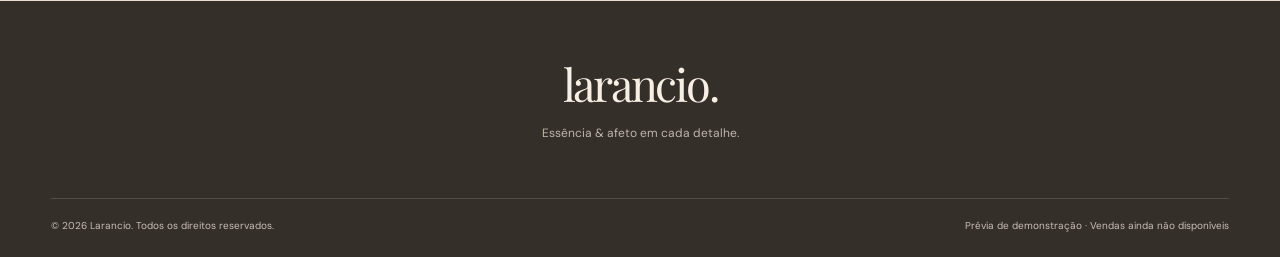
==== commit 9c4feff8: "Add files via upload" ====
--- a/index.html
+++ b/index.html
@@ -79,6 +79,15 @@
       </div>
     </section>
 
+    <!-- Coleção de sabonetes: primeira vitrine de produtos, sem alterar o banner ou as coleções existentes. -->
+    <section class="arrivals section-wrap soaps-section" id="sabonetes" aria-labelledby="soaps-title">
+      <div class="section-heading">
+        <div><span class="eyebrow terra-text">Novidades</span><h2 id="soaps-title">Descubra nossos sabonetes.</h2></div>
+        <a class="text-link" href="#novidades" data-category="sabonetes">Ver todos <span aria-hidden="true">→</span></a>
+      </div>
+      <div class="product-grid soap-grid" id="soap-grid"></div>
+    </section>
+
     <section class="arrivals section-wrap" id="novidades" aria-labelledby="arrivals-title">
       <div class="section-heading">
         <div><span class="eyebrow terra-text" id="section-kicker">Novidades</span><h2 id="arrivals-title">Descubra nossos lançamentos.</h2></div>
@@ -120,11 +129,11 @@
   <footer class="site-footer"><div class="footer-top"><a class="footer-brand" href="#topo">larancio.</a><p>Essência & afeto em cada detalhe.</p></div><div class="footer-bottom"><span>© <span id="year"></span> Larancio. Todos os direitos reservados.</span><span>Prévia de demonstração · Vendas ainda não disponíveis</span></div></footer>
 
   <div class="backdrop" id="backdrop" hidden></div>
-  <aside class="drawer left-drawer" id="menu-drawer" aria-label="Menu de navegação" aria-hidden="true"><div class="drawer-header"><span class="drawer-heading">Explorar</span><button class="icon-button" data-close-drawer aria-label="Fechar menu">×</button></div><nav class="drawer-nav"><a href="#topo" data-close-drawer>Início</a><a href="#novidades" data-category="velas">Velas</a><a href="#novidades" data-category="decoracao">Decoração</a><a href="#novidades" data-category="vestuario">Vestuário <small>em breve</small></a><a href="#sobre" data-close-drawer>Sobre a Larancio</a><a href="nossa-essencia.html" data-close-drawer>Nossa essência</a></nav><p class="drawer-quote">Feito com afeto.<br>Pensado para encantar.</p></aside>
+  <aside class="drawer left-drawer" id="menu-drawer" aria-label="Menu de navegação" aria-hidden="true"><div class="drawer-header"><span class="drawer-heading">Explorar</span><button class="icon-button" data-close-drawer aria-label="Fechar menu">×</button></div><nav class="drawer-nav"><a href="#topo" data-close-drawer>Início</a><a href="#sabonetes" data-close-drawer>Sabonetes</a><a href="#novidades" data-category="velas">Velas</a><a href="#novidades" data-category="decoracao">Decoração</a><a href="#novidades" data-category="vestuario">Vestuário <small>em breve</small></a><a href="#sobre" data-close-drawer>Sobre a Larancio</a><a href="nossa-essencia.html" data-close-drawer>Nossa essência</a></nav><p class="drawer-quote">Feito com afeto.<br>Pensado para encantar.</p></aside>
 
   <aside class="drawer right-drawer" id="cart-drawer" aria-label="Sua sacola" aria-hidden="true"><div class="drawer-header"><span class="drawer-heading">Minha sacola <span id="cart-heading-count">(0)</span></span><button class="icon-button" data-close-drawer aria-label="Fechar sacola">×</button></div><div class="cart-items" id="cart-items"></div><div class="cart-footer"><div class="cart-total"><span>Subtotal</span><strong id="cart-total">R$ 0,00</strong></div><p>Frete e descontos serão calculados no checkout.</p><button class="button button-terra checkout-button" type="button" disabled>Finalizar compra · Em breve</button><p class="cart-disclaimer">Esta é uma demonstração. Nenhum pedido ou pagamento será realizado.</p></div></aside>
 
-  <div class="search-panel" id="search-panel" role="dialog" aria-modal="true" aria-label="Buscar produtos" hidden><div class="search-head"><span>Buscar na Larancio</span><button class="icon-button" id="close-search" aria-label="Fechar busca">×</button></div><div class="search-input-wrap"><svg viewBox="0 0 24 24" aria-hidden="true"><circle cx="10.7" cy="10.7" r="6.5"/><path d="m16 16 5 5"/></svg><input id="search-input" type="search" placeholder="O que você está procurando?" autocomplete="off"><button type="button" id="search-submit">Buscar →</button></div><p>Experimente buscar por vela, aroma ou decoração.</p></div>
+  <div class="search-panel" id="search-panel" role="dialog" aria-modal="true" aria-label="Buscar produtos" hidden><div class="search-head"><span>Buscar na Larancio</span><button class="icon-button" id="close-search" aria-label="Fechar busca">×</button></div><div class="search-input-wrap"><svg viewBox="0 0 24 24" aria-hidden="true"><circle cx="10.7" cy="10.7" r="6.5"/><path d="m16 16 5 5"/></svg><input id="search-input" type="search" placeholder="O que você está procurando?" autocomplete="off"><button type="button" id="search-submit">Buscar →</button></div><p>Experimente buscar por sabonete, vela, aroma ou decoração.</p></div>
 
   <div class="product-modal" id="product-modal" role="dialog" aria-modal="true" aria-labelledby="modal-product-name" hidden><div class="product-modal-content"><button class="modal-close icon-button" id="close-product" aria-label="Fechar detalhes">×</button><img id="modal-product-image" src="assets/vela-nuvem.webp" alt=""><div class="modal-product-details"><span class="eyebrow terra-text">Coleção Larancio</span><h2 id="modal-product-name"></h2><div class="modal-price" id="modal-product-price"></div><p id="modal-product-description"></p><label for="product-quantity">Quantidade</label><div class="quantity-picker"><button type="button" id="quantity-minus" aria-label="Diminuir quantidade">−</button><input type="number" value="1" min="1" max="20" id="product-quantity" inputmode="numeric"><button type="button" id="quantity-plus" aria-label="Aumentar quantidade">+</button></div><button class="button button-terra" type="button" id="modal-add-cart">Adicionar à sacola <span aria-hidden="true">→</span></button><small>Produto demonstrativo. Compra real indisponível nesta versão.</small></div></div></div>
 
--- a/styles.css
+++ b/styles.css
@@ -10,3 +10,10 @@
 @media (max-width:740px){html{scroll-padding-top:68px}.announcement{font-size:9px;padding:8px}.announcement-secondary{display:none}.site-header{height:66px;padding:0 16px}.header-links{display:none}.wordmark{font-size:32px}.header-actions{gap:10px}.account-trigger{display:none}.icon-button svg{width:22px;height:22px}.hero{height:auto;min-height:0;aspect-ratio:auto;padding-top:0;background:#6b482d;display:block;overflow:hidden}.hero-slide{position:relative;inset:auto;display:none;min-height:600px;flex-direction:column;opacity:1}.hero-slide.is-active{display:flex}.hero-picture{position:relative;inset:auto;width:100%;height:350px;flex-shrink:0;background-position:69% center}.hero-slide-primary .hero-picture{background-image:url('assets/hero-vela.webp');background-position:68% center}.hero-slide-secondary .hero-picture{background-image:url('assets/colecao-velas.webp');background-position:center 32%}.hero-slide-tertiary .hero-picture{background-image:url('assets/colecao-decoracao.webp');background-position:center 39%}.hero-inner{max-width:none;min-height:280px;height:auto;align-items:center;justify-content:flex-start;padding:28px 26px 67px;text-align:center;background:linear-gradient(135deg,#5b3b2a,#372a22)}.hero-eyebrow{margin-bottom:13px}.hero h1,.hero h2{font-size:clamp(30px,7vw,43px);line-height:1.25;margin-bottom:10px}.hero p{font-size:12px;line-height:1.7;margin-bottom:19px;max-width:300px}.hero .button{min-height:45px;padding:0 23px}.hero-controls{left:25px;right:25px;bottom:18px}.hero-indicators{gap:10px}.arrivals{padding-top:45px}.section-heading{gap:13px;margin-bottom:18px}.section-heading h2{font-size:clamp(27px,5vw,34px)}.text-link{font-size:9px}.text-link span{padding-left:6px}.product-grid{grid-template-columns:repeat(2,minmax(0,1fr));gap:29px 13px}.product-name,.product-price{font-size:12px}.product-details{padding-top:9px}.swatch{height:18px;width:18px}.card-add{font-size:9px}.collections{padding-top:50px;padding-bottom:32px}.collection-grid{grid-template-columns:1fr;gap:13px}.collection-card{height:340px}.collection-card img{object-position:center 38%}.collection-title{font-size:33px}.manifesto,.manifesto-inner{min-height:150px}.manifesto-inner{align-items:flex-start;flex-direction:column;justify-content:center;gap:18px;font-size:9px;letter-spacing:.14em}.about{padding-top:75px;padding-bottom:85px}.about h2{font-size:30px}.about p{font-size:13px}.newsletter{padding:45px 24px;flex-direction:column;align-items:flex-start}.footer-bottom{flex-direction:column;align-items:center;text-align:center}.product-modal-content{max-width:430px;display:block}.product-modal-content>img{height:250px;min-height:0}.modal-product-details{padding:27px 25px}.modal-product-details h2{font-size:27px}}
 @media (max-width:410px){.hero-picture{height:275px}.hero-slide{min-height:555px}.hero-inner{min-height:280px}.section-heading h2{font-size:25px}.product-grid{column-gap:10px}.section-wrap{padding-left:16px;padding-right:16px}.product-image-wrap{aspect-ratio:.82}.text-link{font-size:8px}.card-add{font-size:8px}}
 @media (prefers-reduced-motion:reduce){html{scroll-behavior:auto}*,*::before,*::after{transition-duration:.01ms!important;animation-duration:.01ms!important}}
+
+/* Primeira vitrine: sabonetes. Herda tipografia, cores e cartões originais da Larancio. */
+.soaps-section{padding-bottom:4px}
+.soap-grid .product-image-wrap{aspect-ratio: 1.25;background:#e1ceba}
+.soap-grid .product-image-wrap img{object-fit:cover}
+.soap-grid .card-add{margin-top:18px}
+@media (max-width:740px){.soaps-section{padding-top:45px}.soap-grid .product-image-wrap{aspect-ratio:1.18}}
